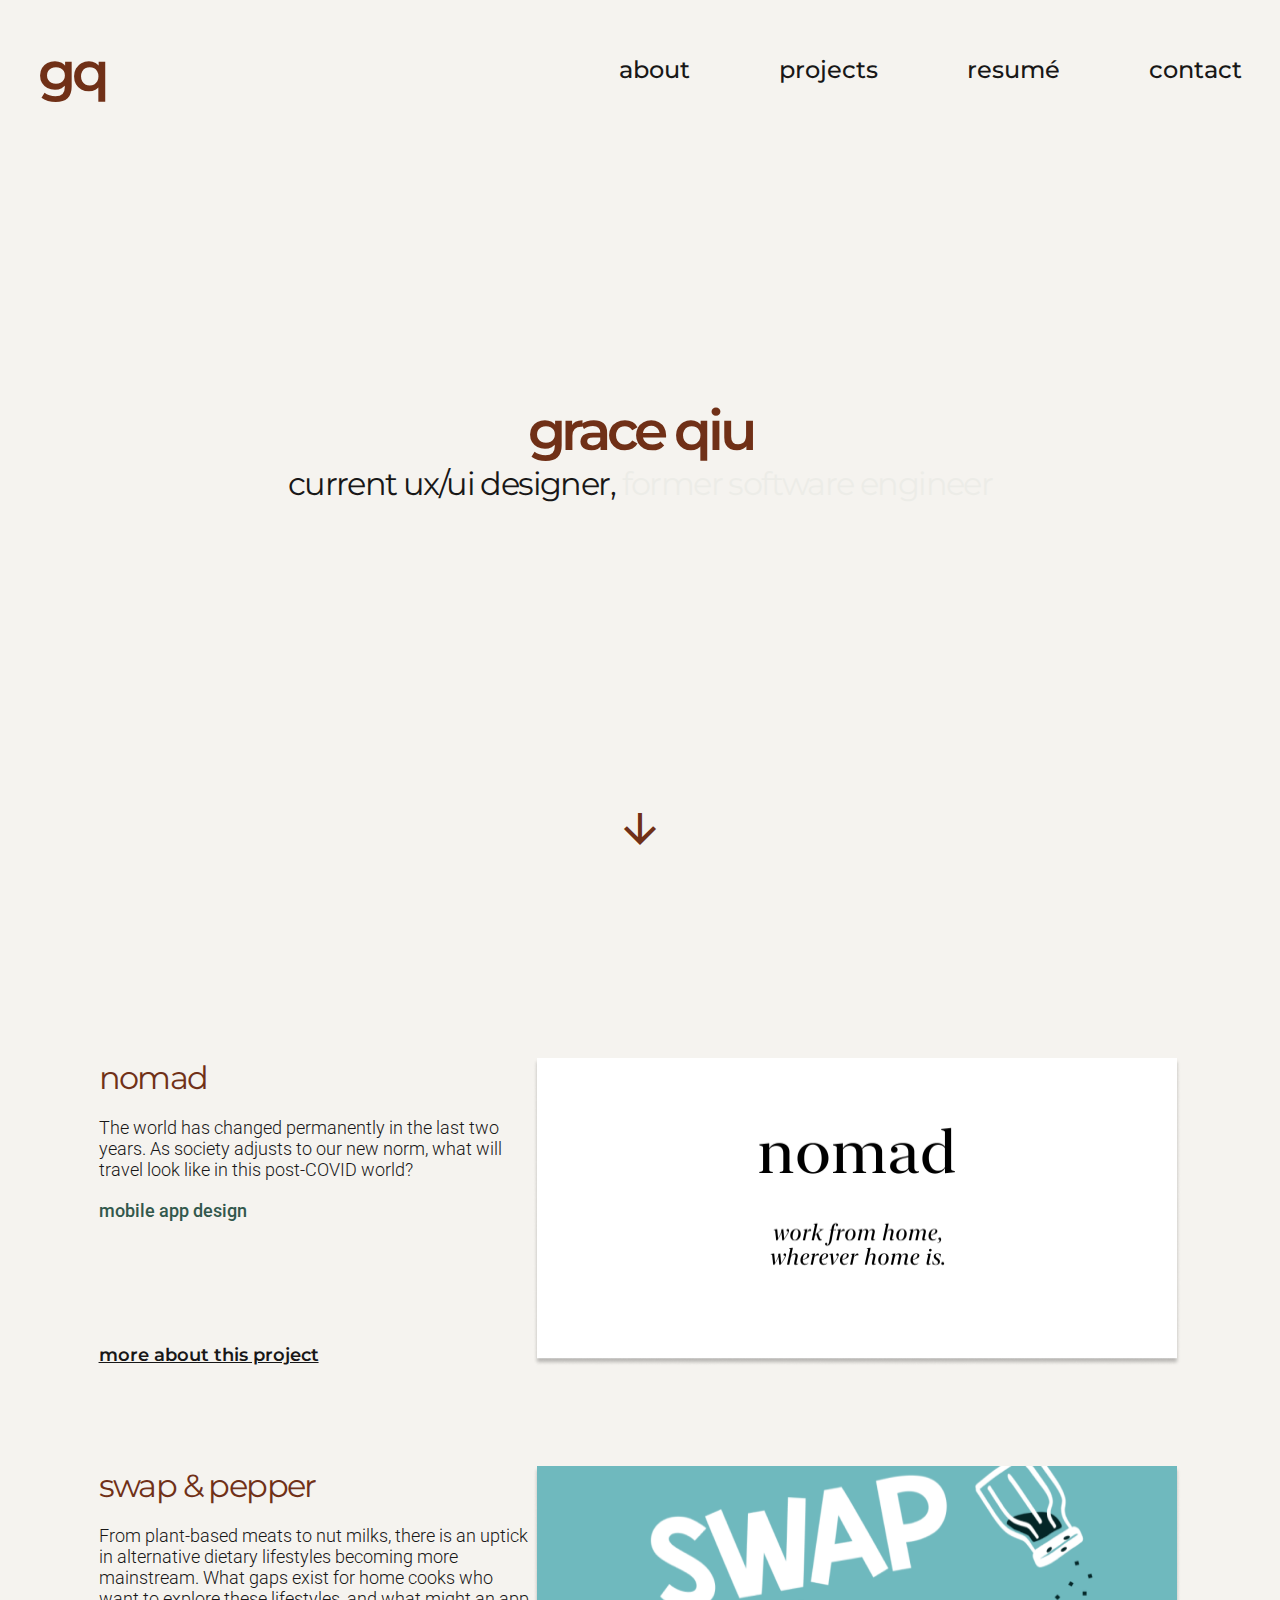
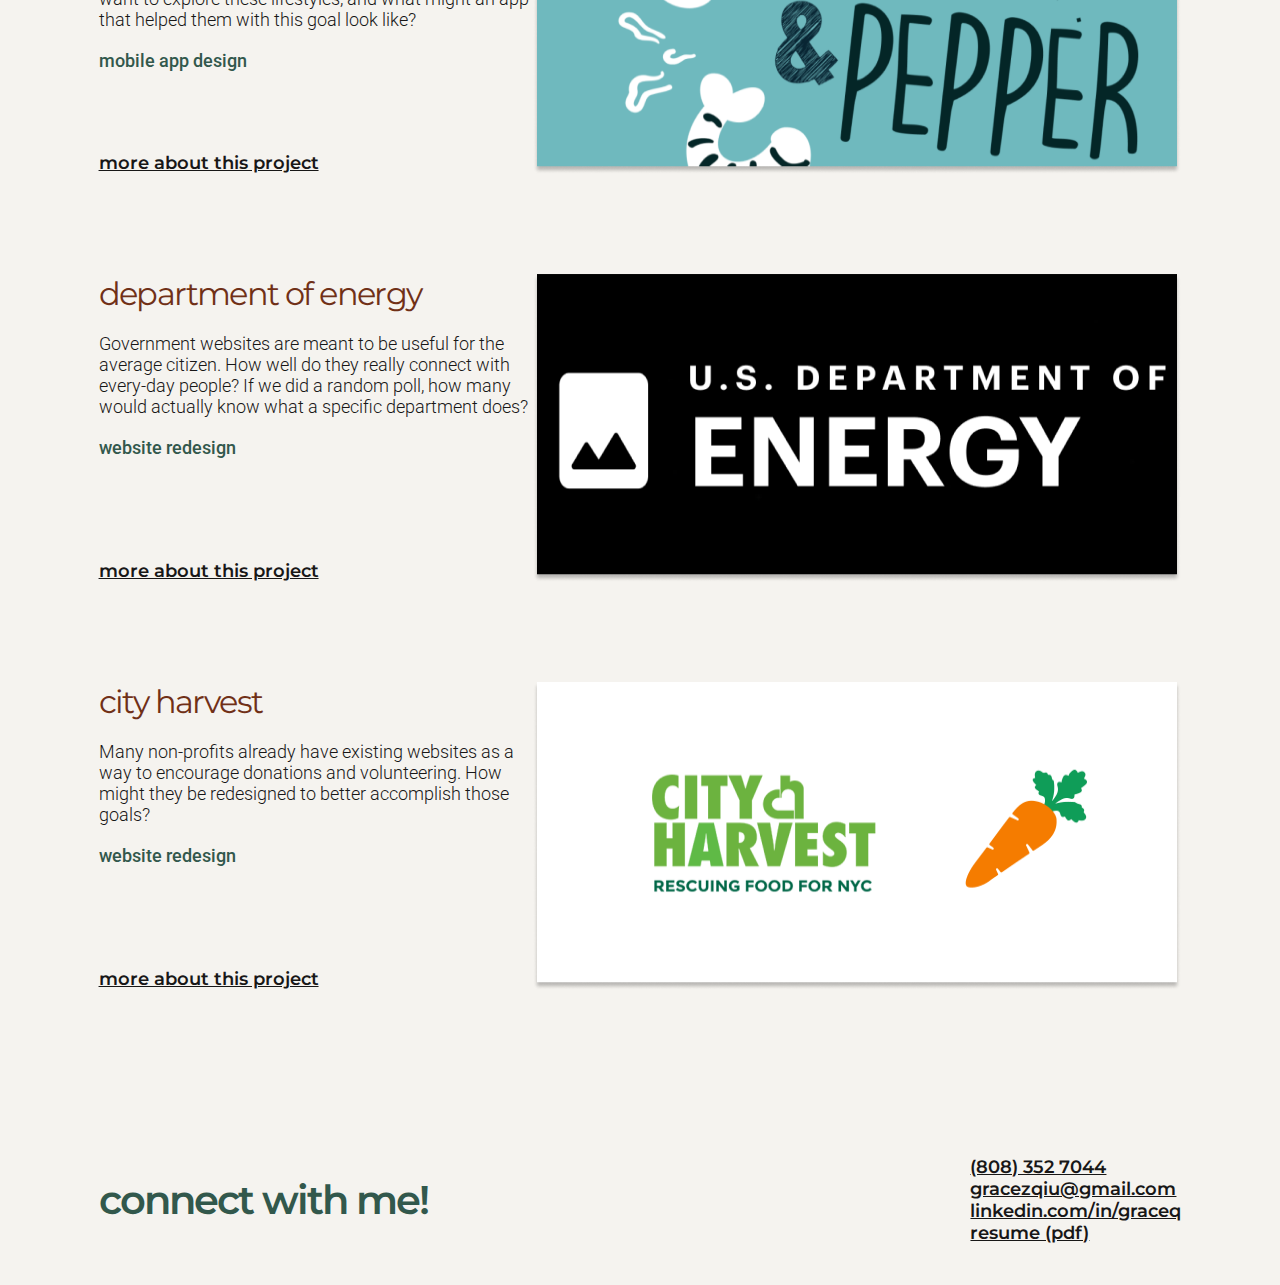
==== docs/index.html @ d70fbe8a "Added in everything from HW 19" ====
<!DOCTYPE html>
<html lang="en">

<html>
<head>
    <title>Grace Qiu's Portfolio</title>
    <link rel="preconnect" href="https://fonts.googleapis.com">
    <link rel="preconnect" href="https://fonts.gstatic.com" crossorigin>
    <link href="https://fonts.googleapis.com/css2?family=Montserrat:wght@400;500;600&family=Roboto:wght@300;500&display=swap" rel="stylesheet">
    <link href="https://fonts.googleapis.com/icon?family=Material+Icons" rel="stylesheet">
    <link rel="stylesheet" href="CSS/style.css">
</head>

<body>
    <header>
        <a id="logo" href="index.html">
            <h1 id="logoInactive" class="altTextPrimary">gq</h1>
            <h1 id="logoActive" class="altTextSecondary">graceqiu</h1>
        </a>
        <ul id="primaryNav">
            <li class="underlineHover"><a href="about.html">About</a></li>
            <li id="primaryNavProjects">
                <a id="secondaryNavToggle" class="underlineHover">Projects</a>
                <ul id="secondaryNav">
                    <li class="underlineHover"><a><span>01/</span><span>nomad</span></a></li>
                    <li class="underlineHover"><a><span>02/</span><span>swap & pepper</span></a></li>
                    <li class="underlineHover"><a><span>03/</span><span>department of energy</span></a></li>
                    <li class="underlineHover"><a><span>04/</span><span>city harvest</span></a></li>
                </ul>
            </li>
            <li class="underlineHover"><a>Resumé</a></li>
            <li class="underlineHover"><a>Contact</a></li>
        </ul>
    </header>

    <div id="container">
        <section class="fullPageSection" id="homeHero">
            <div class="absoluteCenteredContent">
                <h1 class="altTextPrimary">Grace Qiu</h1>
                <h2>Current UX/UI Designer,
                    <span id="homeHeroAltText" class="altTextSecondary"> Former Software Engineer</span>
                </h2>
            </div>
            <a class="arrowLink" id="homeArrowLink" href="#projects">
                <span class="material-icons md-48">arrow_downward</span>
                <span class="arrowLinkText">see projects</span>
            </a>
        </section>

        <section id="projects">
            <div class="projectCard">
                <div class="projectText">
                    <div class="projectDesc">
                        <h2 class="altTextPrimary">Nomad</h2>
                        <p>The world has changed permanently in the last two years. As society adjusts to our new norm, what will travel look like in this post-COVID world?</p>
                        <p class="bodySubtext">Mobile App Design</p>
                    </div>
                    <a>More About This Project</a>
                </div>
                <img src="Images/Thumbnail-1.png">
            </div>

            <div class="projectCard">
                <div class="projectText">
                    <div class="projectDesc">
                        <h2 class="altTextPrimary">Swap & Pepper</h2>
                        <p>From plant-based meats to nut milks, there is an uptick in alternative dietary lifestyles becoming more mainstream. What gaps exist for home cooks who want to explore these lifestyles, and what might an app that helped them with this goal look like?</p>
                        <p class="bodySubtext">Mobile App Design</p>
                    </div>
                    <a>More About This Project</a>
                </div>
                <img src="Images/Thumbnail-2.png">
            </div>

            <div class="projectCard">
                <div class="projectText">
                    <div class="projectDesc">
                        <h2 class="altTextPrimary">Department of Energy</h2>
                        <p>Government websites are meant to be useful for the average citizen. How well do they really connect with every-day people? If we did a random poll, how many would actually know what a specific department does?</p>
                        <p class="bodySubtext">Website Redesign</p>
                    </div>
                    <a>More About This Project</a>
                </div>
                <img src="Images/Thumbnail-3.png">
            </div>

            <div class="projectCard">
                <div class="projectText">
                    <div class="projectDesc">
                        <h2 class="altTextPrimary">City Harvest</h2>
                        <p>Many non-profits already have existing websites as a way to encourage donations and volunteering. How might they be redesigned to better accomplish those goals?</p>
                        <p class="bodySubtext">Website Redesign</p>
                    </div>
                    <a>More About This Project</a>
                </div>
                <img src="Images/Thumbnail-4.png">
            </div>
        </section>

        <footer>
            <h1 class="altTextSecondary">Connect with me!</h1>
            <ul id="footerItems">
                <li><a href="tell:808-352-7044">(808) 352 7044</a></li>
                <li><a href="mailto:gracezqiu@gmail.com">gracezqiu@gmail.com</a></li>
                <li><a href="https://www.linkedin.com/in/graceq/">linkedin.com/in/graceq</a></li>
                <li><a href="https://drive.google.com/file/d/1WMXXKdgSUcQDiNePbiqGDJHjfOZGKWMv/view?usp=sharing">resume (pdf)</a></li>
            </ul>
        </footer>
    </div>

    <script src="https://ajax.googleapis.com/ajax/libs/jquery/3.4.1/jquery.min.js"></script>
    <script src="js/style.js" type="text/javascript"></script>
</body>
</html>
---- docs/CSS/style.css ----
/* Main */

:root {
    --background: #F5F3EF;
    --accentPrimary: #703017;
    --accentSecondary: #32584C;
    --textColor: #181717;
    --fontPrimary: 'Roboto', sans-serif;
    --fontSecondary: 'Montserrat', sans-serif;
}

body {
    margin: 2% 3%;
    background-color: var(--background);
    display: none;
}

#container {
    margin: 0% 5%;
}

* {
    scroll-behavior: smooth !important;
}

/* Special Effects */

.underlineHover {
    display: inline-block;
    padding-bottom:2px;
    background-image: linear-gradient(var(--accentSecondary), var(--accentSecondary));
    background-position: 0 100%; 
    background-size: 0% 2px;
    background-repeat: no-repeat;
    transition:
      background-size 0.3s,
      background-position 0s 0.3s;
}
  
.underlineHover:hover {
background-position: 100% 100%;
background-size: 100% 2px;
}

/* Text  */

h1, h2, p, a {
    color: var(--textColor);
    margin: 0;
}

h1, h2, a {
    font-family: var(--fontSecondary);
    text-transform: lowercase;
}

h1 {
    font-size: 55px;
    font-weight: 600;
    letter-spacing: -0.08em;
}

h2 {
    font-size: 32px;
    font-weight: 400;
    letter-spacing: -0.05em;
}

a {
    font-size: 18px;
    font-weight: 600;
    text-decoration: underline;
    cursor: pointer;
}

a:hover {
    color: var(--accentSecondary);
    text-decoration: none;
}

p {
    font-family: var(--fontPrimary);
    font-size: 18px;
    font-weight: 300;
}

ul {
    list-style-type: none;
}

.altTextPrimary {
    color: var(--accentPrimary);   
}

.altTextSecondary {
    color: var(--accentSecondary);   
}

.bodySubtext {
    color: var(--accentSecondary);
    font-weight: 500;
    text-transform: lowercase;
}

/* Arrow Links */

.arrowLink {
    display: flex;
    flex-direction: column-reverse;
    text-align: center;
    text-decoration: none;
    padding-bottom: 5%;
}

.arrowLink .arrowLinkText {
    font-size: 18px;
    font-weight: 600;
    text-decoration: underline;
    color: var(--accentSecondary);
    display: none;
    transition: 0.3s;
}

.arrowLink .material-icons.md-48 { 
    font-size: 48px; 
    color: var(--accentPrimary);
    transition: 0.3s;
}

.arrowLink .material-icons.md-48:hover {
    font-size: 36px; 
    color: var(--accentSecondary);
}

.arrowLink .material-icons.md-48:hover + .arrowLinkText {
    display: block;
}

/* Primary Nav */

header {
    display: flex;
    flex-direction: row;
    justify-content: space-between;
    align-items: center;
    width: 100%;
    height: 10vh;
    background-color: var(--background);
    position: fixed;
    z-index: 1;
    top: 0;
    width: 94%;
    padding-top: 2%;
    padding-bottom: 2%;
}

header #logo {
    position: relative;
}

header #logo h1 {
    position: absolute;
    transform: translate(0, -50%);
}

header a {
    text-decoration: none;
}

header #primaryNav {
    display: flex;
    flex-direction: row;
    align-items: center;
    justify-content: flex-end;
    gap: 25%;
}

header #primaryNav li a {
    font-size: 24px;
    font-weight: 500;
}

/* Secondary Nav */

header #primaryNav #primaryNavProjects {
    position: relative;
}

header #primaryNav #primaryNavProjects #secondaryNavToggle {
    transition: 0.3s;
}

header #primaryNav #primaryNavProjects #secondaryNav {
    position: absolute;
    transform: translate(-40%, 10%);
    width: 400px;
    padding: 0;
    background-color: var(--background);
    display: flex;
    flex-direction: column;
    justify-content: space-between;
}

header #primaryNav #primaryNavProjects #secondaryNav li {
    margin: 20px 20px;
}

header #primaryNav #primaryNavProjects #secondaryNav li a {
    font-size: 20px;
    font-weight: 500;
    display: flex;
    justify-content: space-between;
}

/* Full Page Sections */

.fullPageSection {
    height: 98vh;
    display: flex;
    flex-direction: column-reverse; /* for arrow links to align bottom */
}

.fullPageSection .absoluteCenteredContent {
    position: absolute;
    top: 50%;
    left: 50%;
    transform: translate(-50%, -50%);
    width: 84%;
}

/* Home: Hero */

#homeHero {
    text-align: center;
}

#homeHero #homeHeroAltText {
    opacity: 0;
}

/* Home: Projects */

#projects {
    display: flex;
    flex-direction: column;
    gap: 100px;
    padding: 150px 0px 150px 0px;
}

#projects .projectCard {
    display: flex;
    height: 308px;
}

#projects .projectCard .projectText {
    display: flex;
    flex-direction: column;
    justify-content: space-between;
}

#projects .projectCard .projectText .projectDesc {
    display: flex;
    flex-direction: column;
    gap: 20px;
}

#projects .projectCard .projectText .projectDesc .subtext{
    font-size: 14px;
    margin: 0;
}

/* About: Hero */

#aboutHero .absoluteCenteredContent {
    display: flex;
    align-items: center;
    gap: 2%;
}

#aboutHero .absoluteCenteredContent #aboutText{
    height: 410px;
    display: flex;
    flex-direction: column;
    justify-content: space-between;
}

#aboutHero .absoluteCenteredContent img {
    width: 481px;
    height: 410px;
    object-fit: cover;
}

#aboutHero .absoluteCenteredContent #skillsGrid {
    display: grid;
    grid-template-areas: 
    "skillType skillDetails"
    "skillType skillDetails"
    "skillType skillDetails";
    column-gap: 110px;
    row-gap: 10px;
}

#aboutHero .absoluteCenteredContent #skillsGrid p {
    text-transform: lowercase;
}

/* About: Background */

#aboutBackground .absoluteCenteredContent {
    top: 150%;
    text-align: center;
    display: flex;
    flex-direction: column;
    gap: 50px;
}

#aboutBackground .absoluteCenteredContent #backgroundTitle {
    display: flex;
    justify-content: space-between;
}

/* Footer  */

footer {
    width: 100%;
    display: flex;
    flex-direction: row;
    justify-content: space-between;
    align-items: center;
}

footer h1 {
    font-family: var(--fontSecondary);
    font-size: 40px;
    font-weight: 600;
    letter-spacing: -0.05em;
}

#footerItems {
    display: flex;
    flex-direction: column;
    justify-content: center;
    list-style-type: none;
}
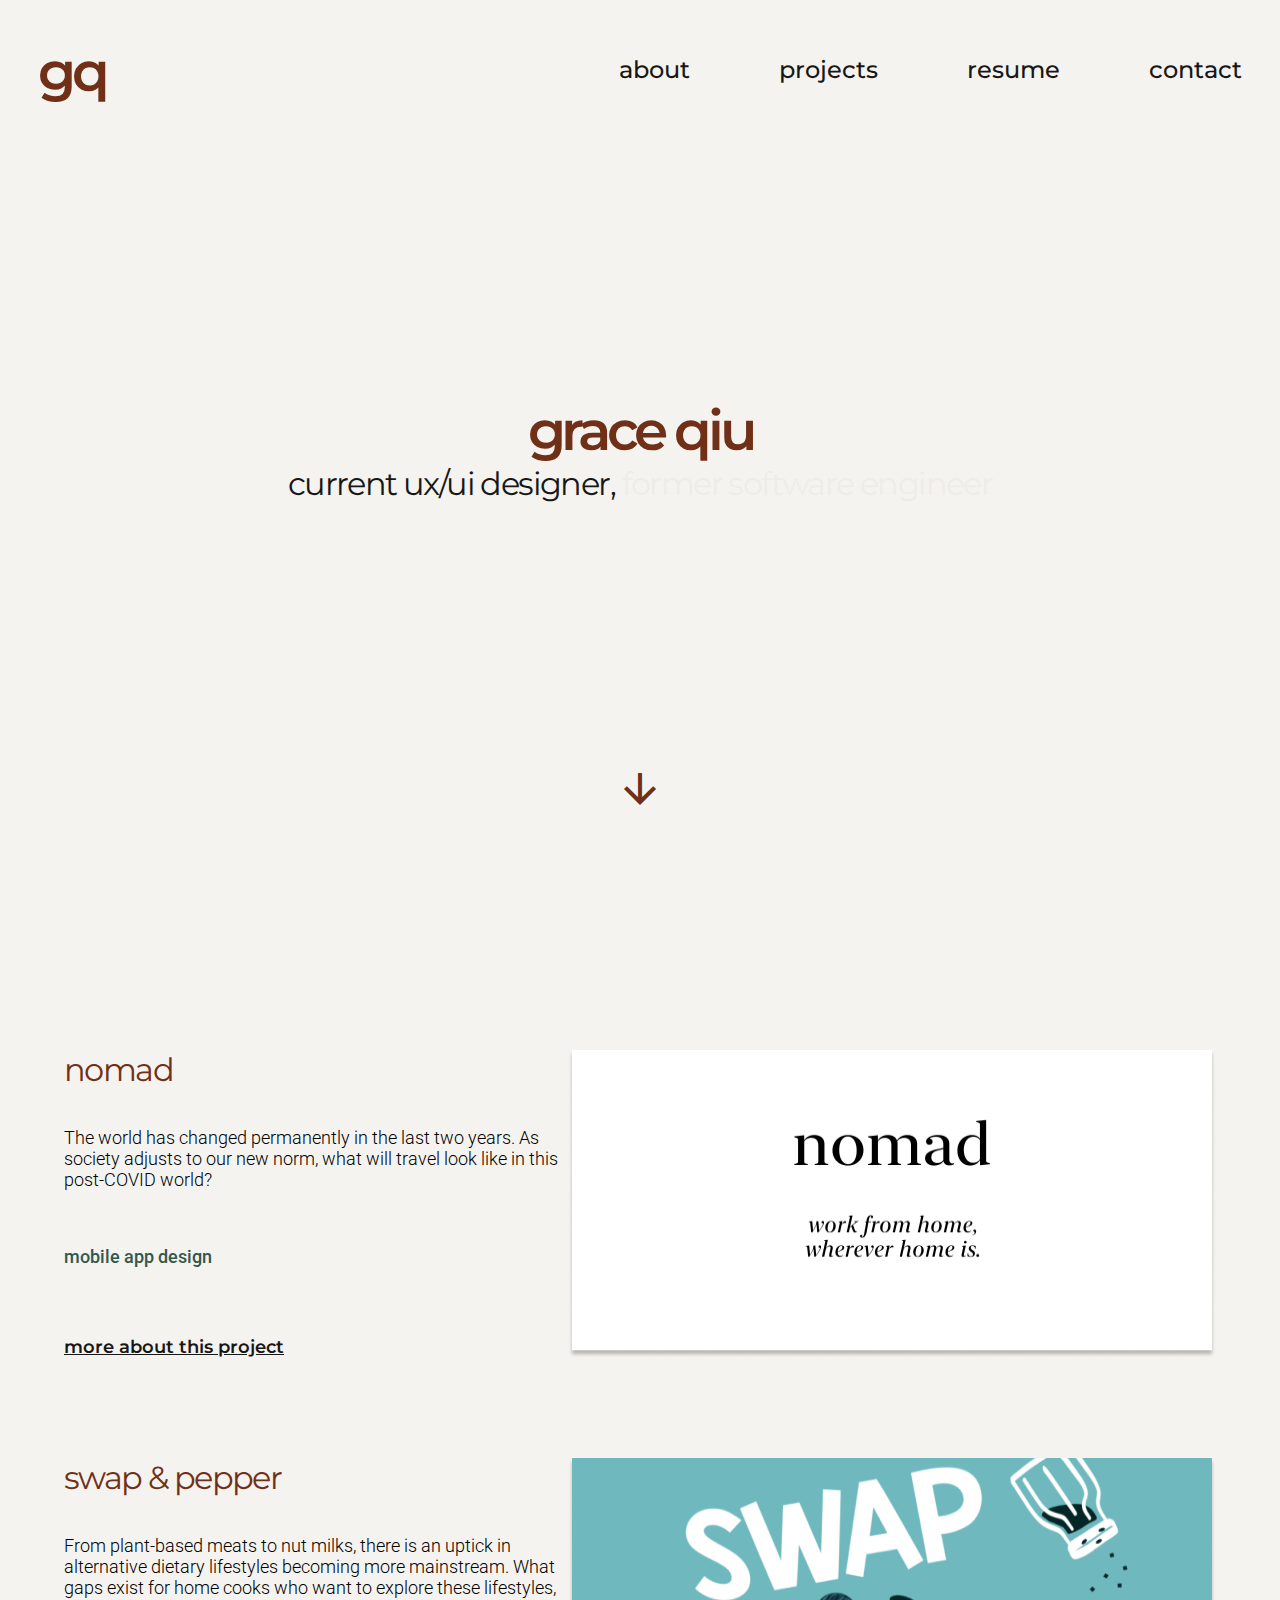
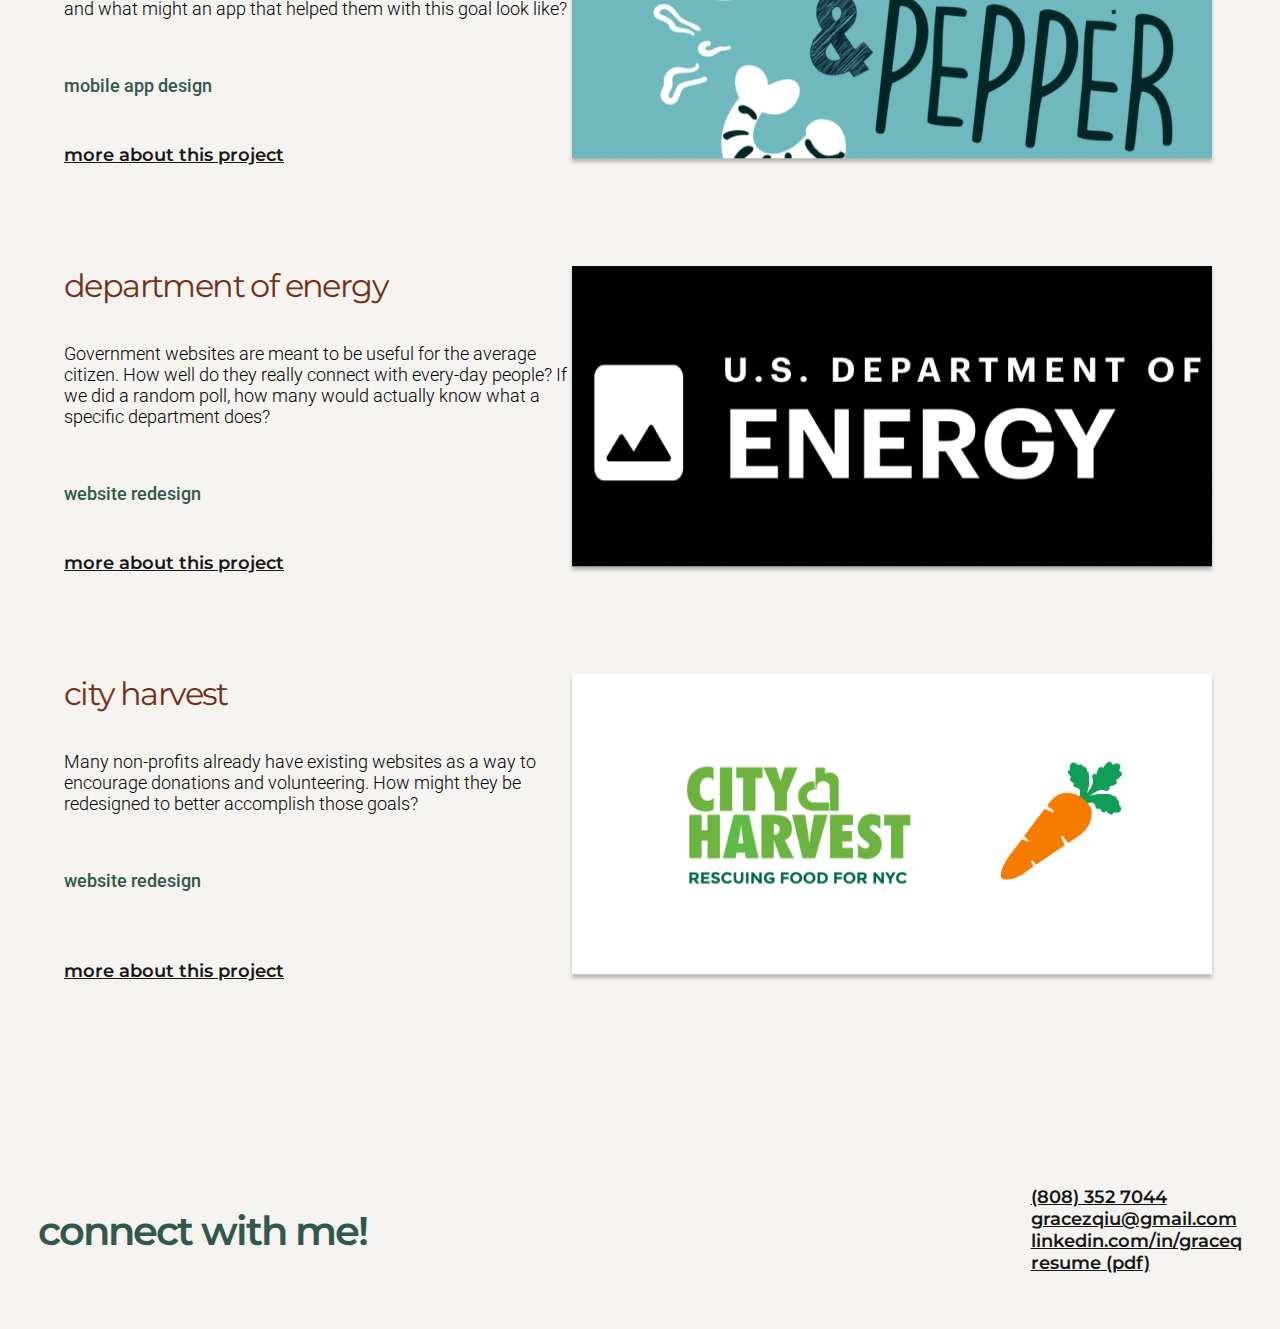
==== commit a5ec57ac: "Cleaned up" ====
--- a/docs/index.html
+++ b/docs/index.html
@@ -28,7 +28,7 @@
                     <li class="underlineHover"><a><span>04/</span><span>city harvest</span></a></li>
                 </ul>
             </li>
-            <li class="underlineHover"><a>Resumé</a></li>
+            <li class="underlineHover"><a>Resume</a></li>
             <li class="underlineHover"><a>Contact</a></li>
         </ul>
     </header>
@@ -41,10 +41,12 @@
                     <span id="homeHeroAltText" class="altTextSecondary"> Former Software Engineer</span>
                 </h2>
             </div>
-            <a class="arrowLink" id="homeArrowLink" href="#projects">
-                <span class="material-icons md-48">arrow_downward</span>
-                <span class="arrowLinkText">see projects</span>
-            </a>
+            <div class="arrowLinkDiv">
+                <a class="arrowLink" id="homeArrowLink" href="#projects">
+                    <span class="material-icons md-48">arrow_downward</span>
+                    <span class="arrowLinkText">see projects</span>
+                </a>
+            </div>
         </section>
 
         <section id="projects">
@@ -96,17 +98,17 @@
                 <img src="Images/Thumbnail-4.png">
             </div>
         </section>
+    </div>
 
-        <footer>
-            <h1 class="altTextSecondary">Connect with me!</h1>
-            <ul id="footerItems">
-                <li><a href="tell:808-352-7044">(808) 352 7044</a></li>
-                <li><a href="mailto:gracezqiu@gmail.com">gracezqiu@gmail.com</a></li>
-                <li><a href="https://www.linkedin.com/in/graceq/">linkedin.com/in/graceq</a></li>
-                <li><a href="https://drive.google.com/file/d/1WMXXKdgSUcQDiNePbiqGDJHjfOZGKWMv/view?usp=sharing">resume (pdf)</a></li>
-            </ul>
-        </footer>
-    </div>
+    <footer>
+        <h1 class="altTextSecondary">Connect with me!</h1>
+        <ul id="footerItems">
+            <li><a href="tell:808-352-7044">(808) 352 7044</a></li>
+            <li><a href="mailto:gracezqiu@gmail.com">gracezqiu@gmail.com</a></li>
+            <li><a href="https://www.linkedin.com/in/graceq/">linkedin.com/in/graceq</a></li>
+            <li><a href="https://drive.google.com/file/d/1Z5W9MmJVptShV1aZodxYphkY9iqqHjJC/view?usp=sharing">resume (pdf)</a></li>
+        </ul>
+    </footer>
 
     <script src="https://ajax.googleapis.com/ajax/libs/jquery/3.4.1/jquery.min.js"></script>
     <script src="js/style.js" type="text/javascript"></script>
--- a/docs/CSS/style.css
+++ b/docs/CSS/style.css
@@ -9,8 +9,13 @@
     --fontSecondary: 'Montserrat', sans-serif;
 }
 
+* {
+    scroll-behavior: smooth !important;
+}
+
 body {
-    margin: 2% 3%;
+    margin: 0;
+    padding: 0;
     background-color: var(--background);
     display: none;
 }
@@ -19,8 +24,10 @@
     margin: 0% 5%;
 }
 
-* {
-    scroll-behavior: smooth !important;
+header, footer {
+    padding-left: 3%;
+    padding-right: 3%;
+    width: 94%;
 }
 
 /* Special Effects */
@@ -44,29 +51,31 @@
 
 /* Text  */
 
-h1, h2, p, a {
+h1 {
+    margin: 0;
     color: var(--textColor);
-    margin: 0;
-}
-
-h1, h2, a {
     font-family: var(--fontSecondary);
     text-transform: lowercase;
-}
-
-h1 {
     font-size: 55px;
     font-weight: 600;
     letter-spacing: -0.08em;
 }
 
 h2 {
+    margin: 0;
+    color: var(--textColor);
+    font-family: var(--fontSecondary);
+    text-transform: lowercase;
     font-size: 32px;
     font-weight: 400;
     letter-spacing: -0.05em;
 }
 
 a {
+    margin: 0;
+    color: var(--textColor);
+    font-family: var(--fontSecondary);
+    text-transform: lowercase;
     font-size: 18px;
     font-weight: 600;
     text-decoration: underline;
@@ -102,14 +111,106 @@
     text-transform: lowercase;
 }
 
+/* Primary Nav */
+
+header {
+    height: 10vh;
+    padding-top: 2%;
+    padding-bottom: 2%;
+    display: flex;
+    flex-direction: row;
+    justify-content: space-between;
+    align-items: center;
+    background-color: var(--background);
+    position: fixed;
+    z-index: 1;
+}
+
+header #logo {
+    position: relative;
+}
+
+header #logo h1 {
+    position: absolute;
+    transform: translate(0, -50%);
+}
+
+header a {
+    text-decoration: none;
+}
+
+header #primaryNav {
+    display: flex;
+    flex-direction: row;
+    align-items: center;
+    justify-content: flex-end;
+    gap: 25%;
+}
+
+header #primaryNav li a {
+    font-size: 24px;
+    font-weight: 500;
+}
+
+/* Secondary Nav */
+
+header #primaryNav #primaryNavProjects {
+    position: relative;
+}
+
+header #primaryNav #primaryNavProjects #secondaryNavToggle {
+    transition: 0.3s;
+}
+
+header #primaryNav #primaryNavProjects #secondaryNav {
+    position: absolute;
+    transform: translate(-40%, 10%);
+    width: 400px;
+    padding: 0;
+    background-color: var(--background);
+    display: flex;
+    flex-direction: column;
+    justify-content: space-between;
+}
+
+header #primaryNav #primaryNavProjects #secondaryNav li {
+    margin: 20px 20px;
+}
+
+header #primaryNav #primaryNavProjects #secondaryNav li a {
+    font-size: 20px;
+    font-weight: 500;
+    display: flex;
+    justify-content: space-between;
+}
+
+/* Full Page Sections */
+
+.fullPageSection {
+    height: 100vh;
+    position: relative;
+}
+
+.fullPageSection .absoluteCenteredContent {
+    position: absolute;
+    width: 100%;
+    top: 50%;
+    transform: translate(0%, -50%);
+}
+
 /* Arrow Links */
+
+.arrowLinkDiv {
+    position: absolute;
+    width: 100%;
+    top: 85%;
+}
 
 .arrowLink {
     display: flex;
     flex-direction: column-reverse;
     text-align: center;
     text-decoration: none;
-    padding-bottom: 5%;
 }
 
 .arrowLink .arrowLinkText {
@@ -134,98 +235,6 @@
 
 .arrowLink .material-icons.md-48:hover + .arrowLinkText {
     display: block;
-}
-
-/* Primary Nav */
-
-header {
-    display: flex;
-    flex-direction: row;
-    justify-content: space-between;
-    align-items: center;
-    width: 100%;
-    height: 10vh;
-    background-color: var(--background);
-    position: fixed;
-    z-index: 1;
-    top: 0;
-    width: 94%;
-    padding-top: 2%;
-    padding-bottom: 2%;
-}
-
-header #logo {
-    position: relative;
-}
-
-header #logo h1 {
-    position: absolute;
-    transform: translate(0, -50%);
-}
-
-header a {
-    text-decoration: none;
-}
-
-header #primaryNav {
-    display: flex;
-    flex-direction: row;
-    align-items: center;
-    justify-content: flex-end;
-    gap: 25%;
-}
-
-header #primaryNav li a {
-    font-size: 24px;
-    font-weight: 500;
-}
-
-/* Secondary Nav */
-
-header #primaryNav #primaryNavProjects {
-    position: relative;
-}
-
-header #primaryNav #primaryNavProjects #secondaryNavToggle {
-    transition: 0.3s;
-}
-
-header #primaryNav #primaryNavProjects #secondaryNav {
-    position: absolute;
-    transform: translate(-40%, 10%);
-    width: 400px;
-    padding: 0;
-    background-color: var(--background);
-    display: flex;
-    flex-direction: column;
-    justify-content: space-between;
-}
-
-header #primaryNav #primaryNavProjects #secondaryNav li {
-    margin: 20px 20px;
-}
-
-header #primaryNav #primaryNavProjects #secondaryNav li a {
-    font-size: 20px;
-    font-weight: 500;
-    display: flex;
-    justify-content: space-between;
-}
-
-/* Full Page Sections */
-
-.fullPageSection {
-    height: 98vh;
-    display: flex;
-    flex-direction: column-reverse; /* for arrow links to align bottom */
-}
-
-.fullPageSection .absoluteCenteredContent {
-    position: absolute;
-    top: 50%;
-    left: 50%;
-    transform: translate(-50%, -50%);
-    width: 84%;
 }
 
 /* Home: Hero */
@@ -307,7 +316,6 @@
 /* About: Background */
 
 #aboutBackground .absoluteCenteredContent {
-    top: 150%;
     text-align: center;
     display: flex;
     flex-direction: column;
@@ -322,7 +330,8 @@
 /* Footer  */
 
 footer {
-    width: 100%;
+    padding-top: 3%;
+    padding-bottom: 3%;
     display: flex;
     flex-direction: row;
     justify-content: space-between;
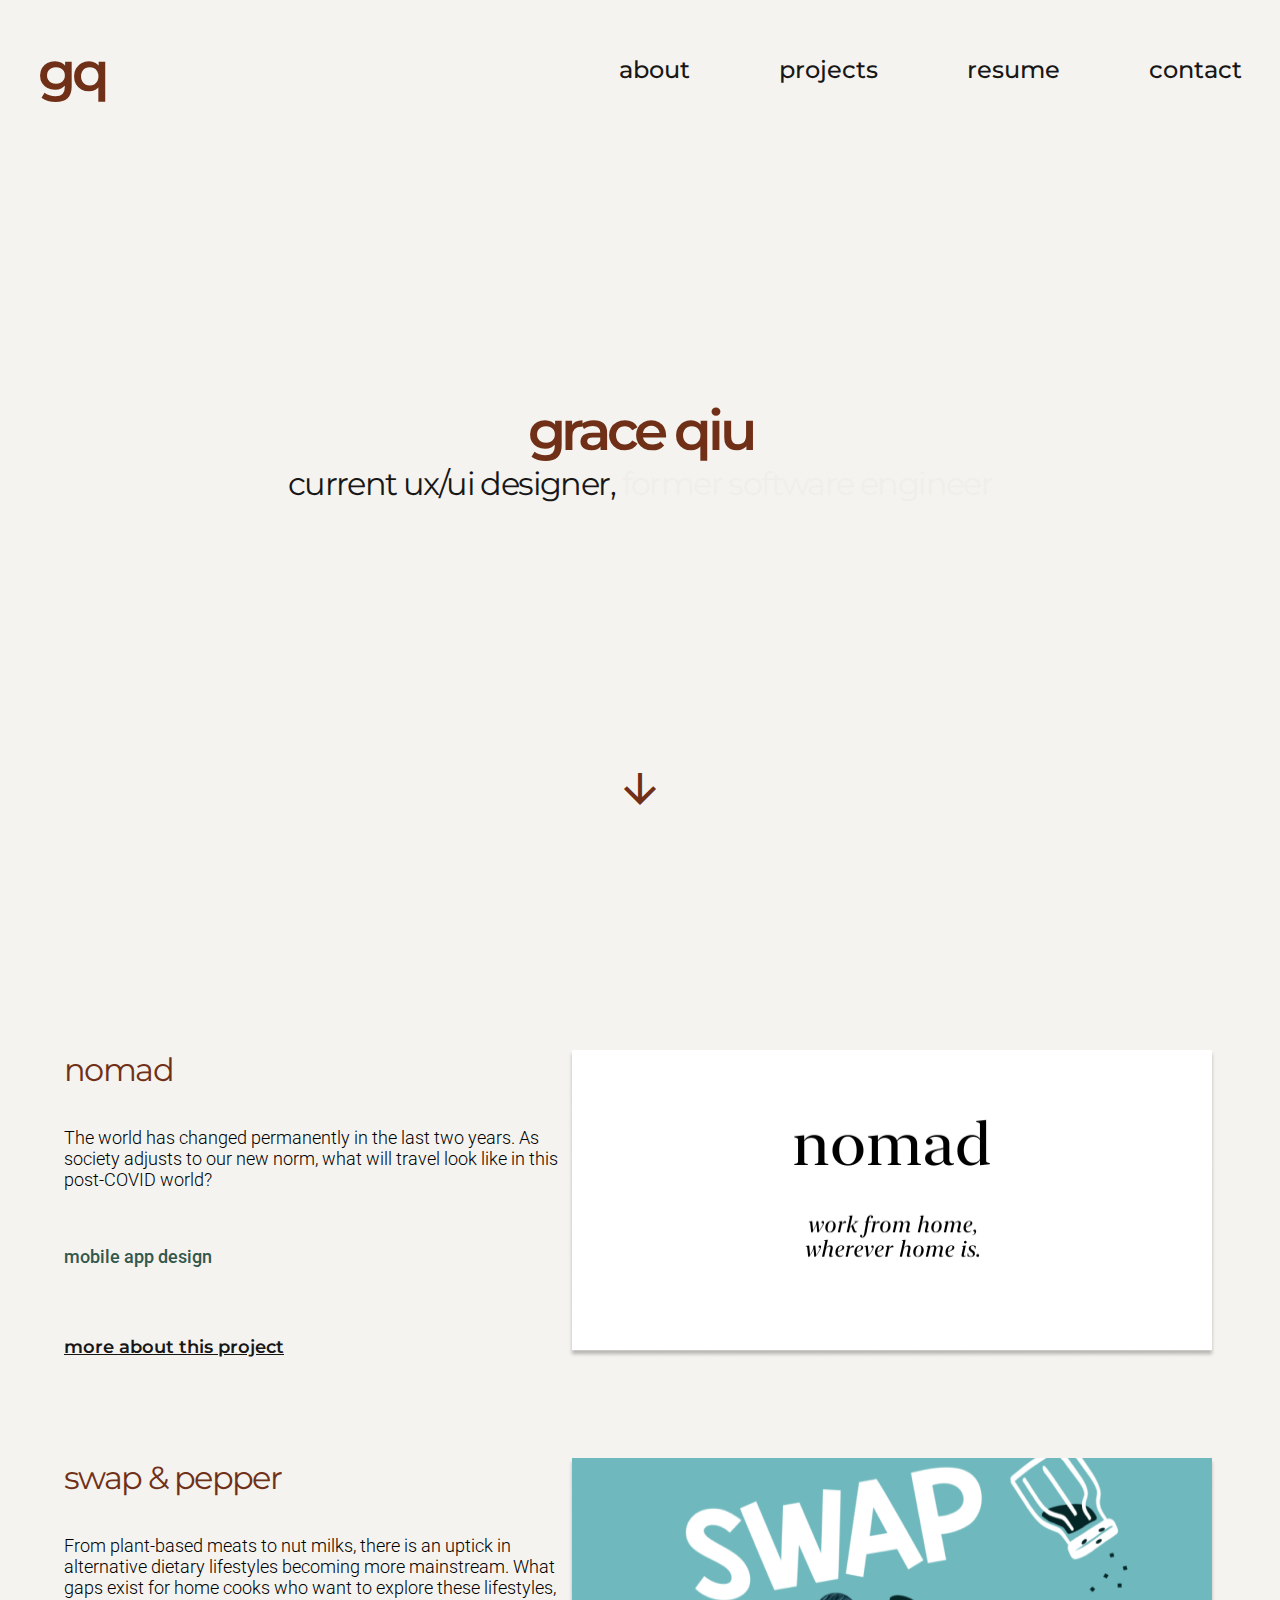
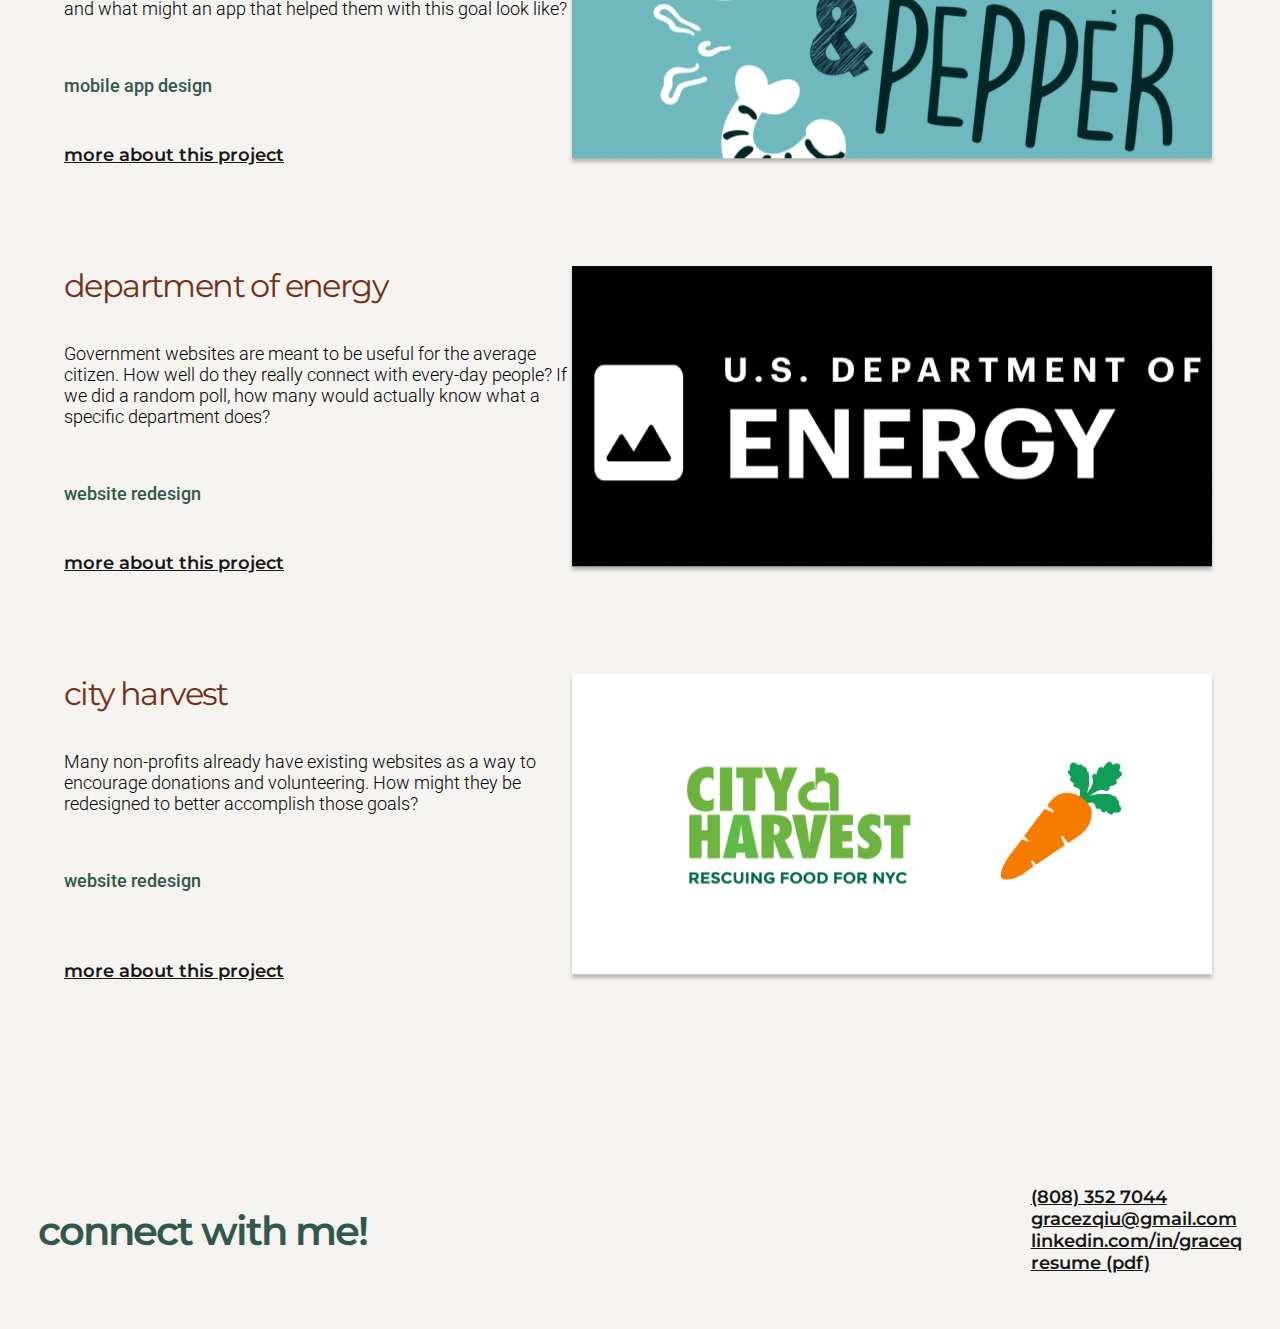
==== commit 5ba09adb: "Added first case study" ====
--- a/docs/index.html
+++ b/docs/index.html
@@ -22,7 +22,7 @@
             <li id="primaryNavProjects">
                 <a id="secondaryNavToggle" class="underlineHover">Projects</a>
                 <ul id="secondaryNav">
-                    <li class="underlineHover"><a><span>01/</span><span>nomad</span></a></li>
+                    <li class="underlineHover"><a href="project1_nomad.html"><span>01/</span><span>nomad</span></a></li>
                     <li class="underlineHover"><a><span>02/</span><span>swap & pepper</span></a></li>
                     <li class="underlineHover"><a><span>03/</span><span>department of energy</span></a></li>
                     <li class="underlineHover"><a><span>04/</span><span>city harvest</span></a></li>
@@ -57,7 +57,7 @@
                         <p>The world has changed permanently in the last two years. As society adjusts to our new norm, what will travel look like in this post-COVID world?</p>
                         <p class="bodySubtext">Mobile App Design</p>
                     </div>
-                    <a>More About This Project</a>
+                    <a href="project1_nomad.html">More About This Project</a>
                 </div>
                 <img src="Images/Thumbnail-1.png">
             </div>
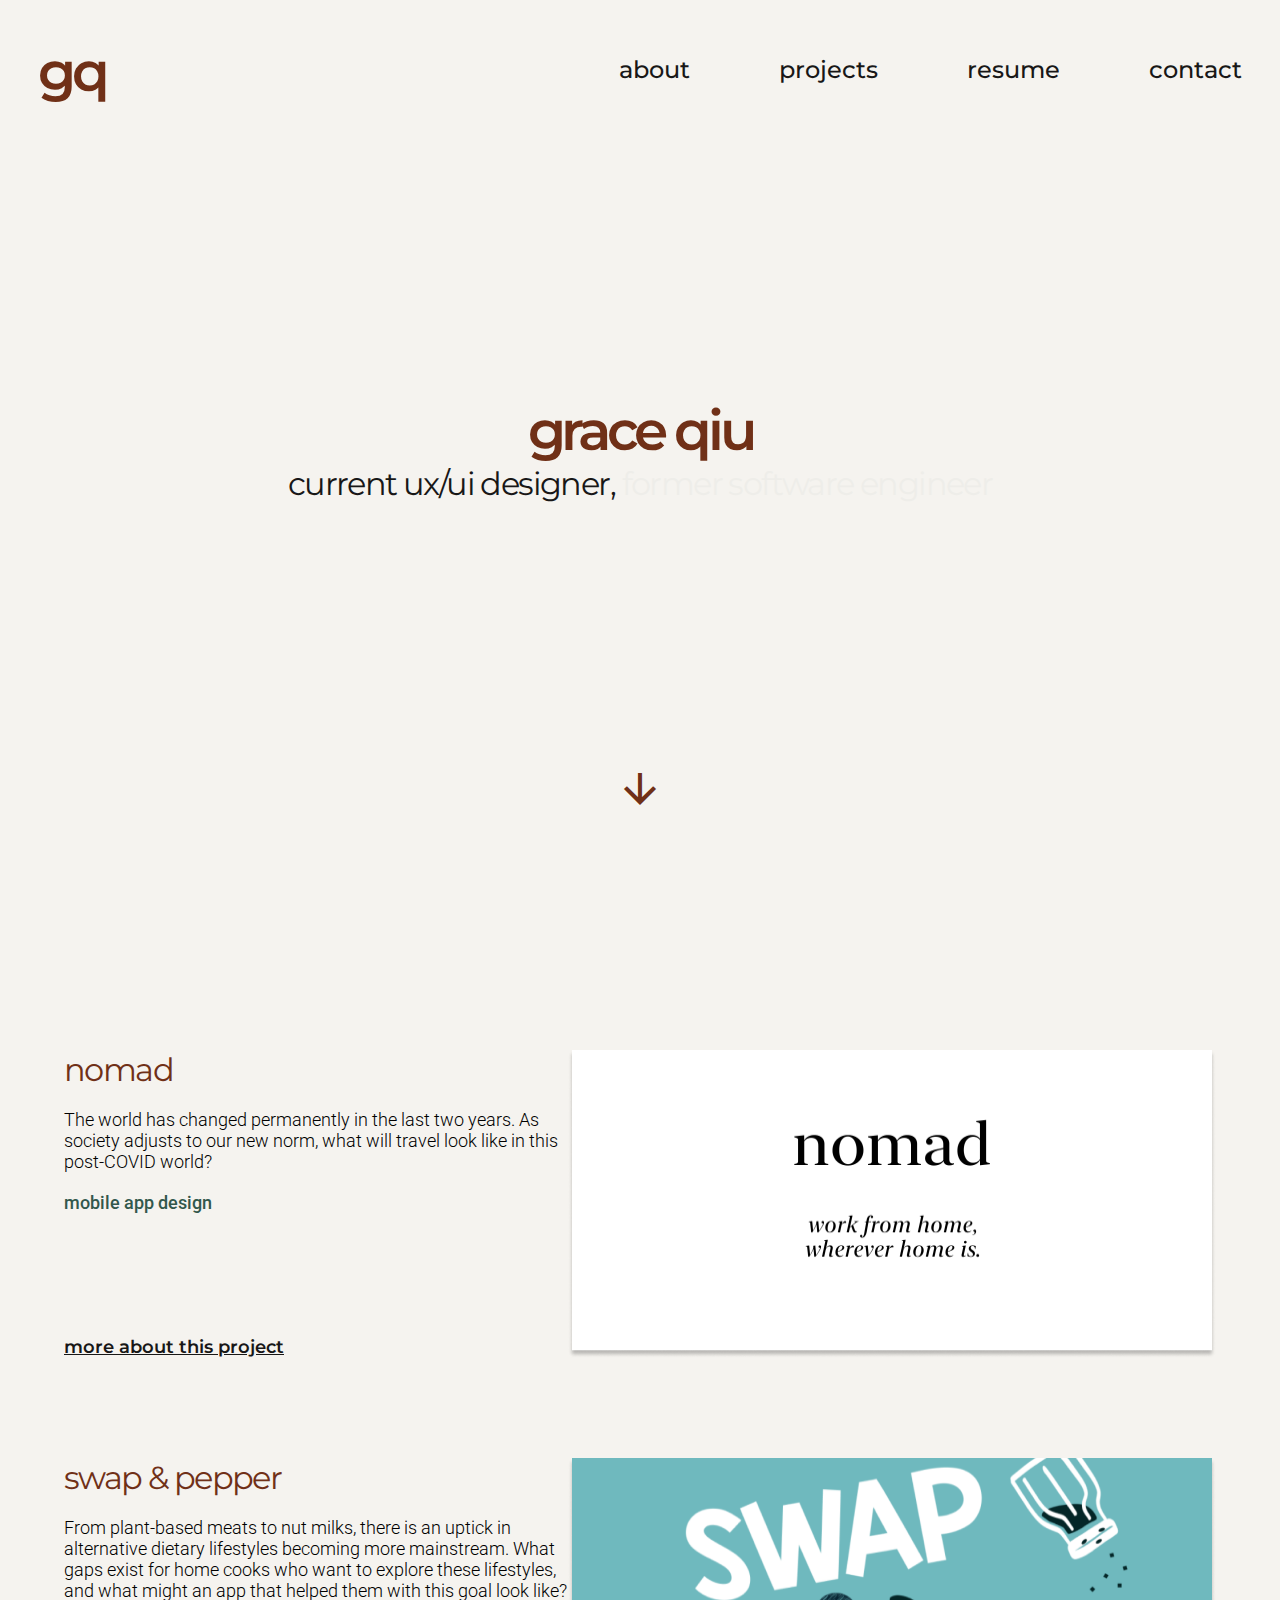
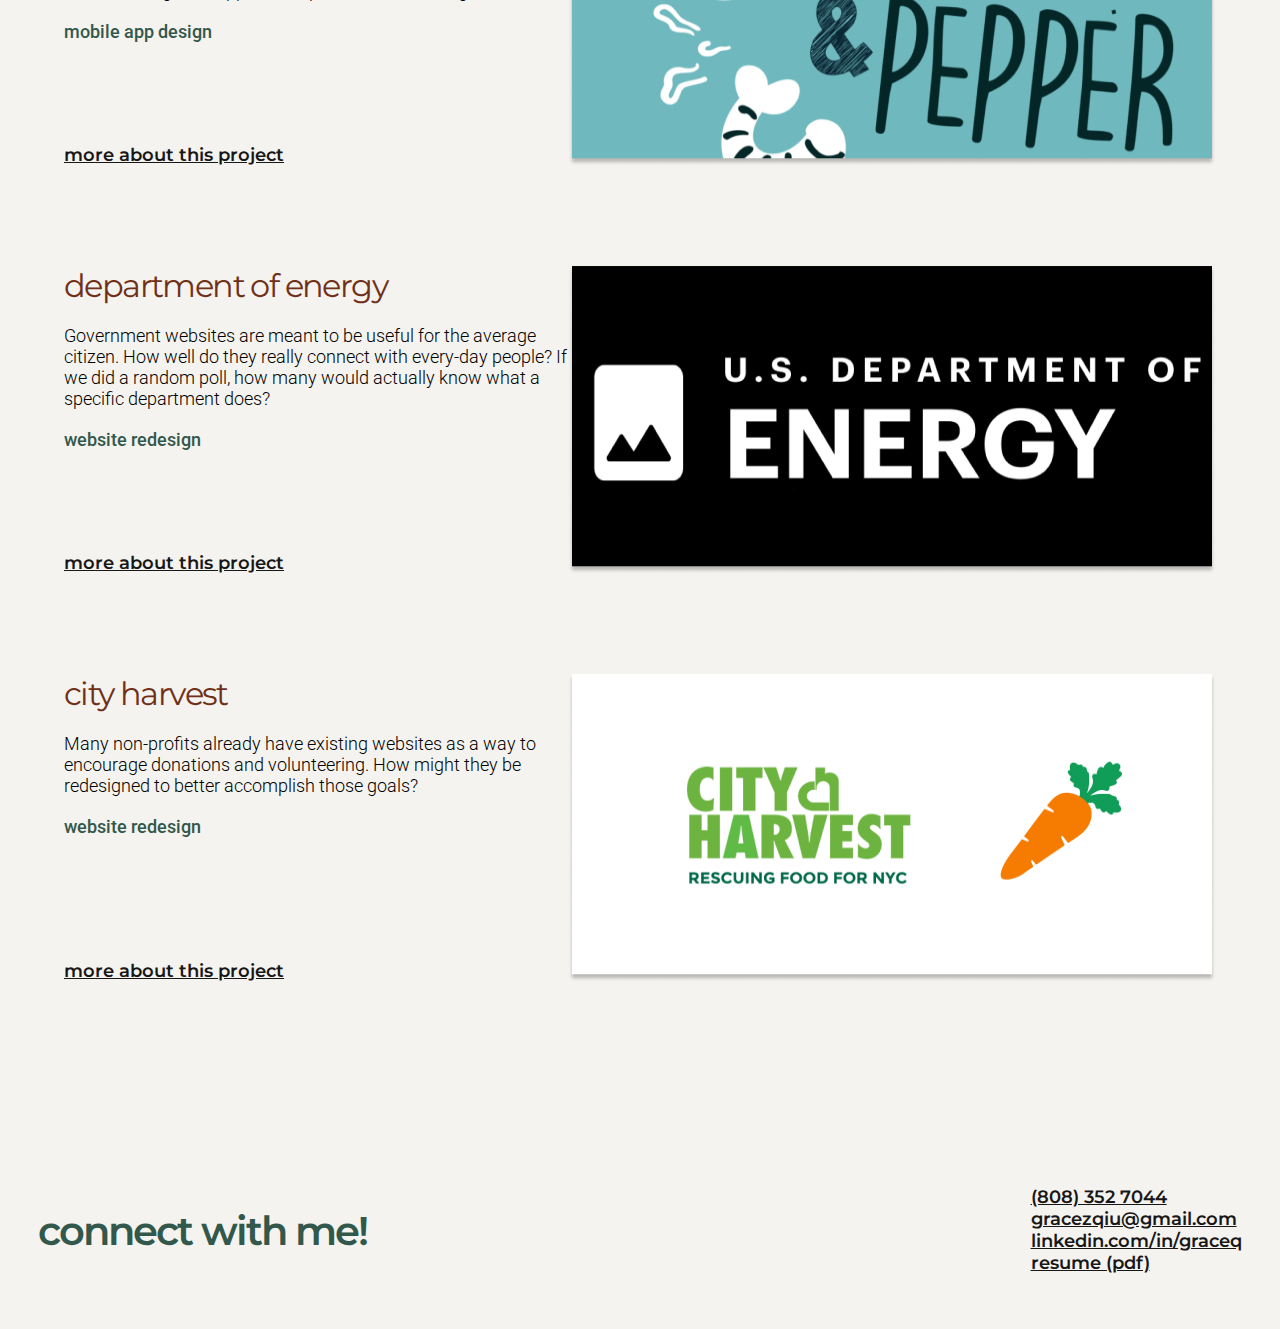
==== commit 4b4bbc04: "Added images and used Bootstrap's Jumbotron" ====
--- a/docs/index.html
+++ b/docs/index.html
@@ -22,7 +22,7 @@
             <li id="primaryNavProjects">
                 <a id="secondaryNavToggle" class="underlineHover">Projects</a>
                 <ul id="secondaryNav">
-                    <li class="underlineHover"><a href="project1_nomad.html"><span>01/</span><span>nomad</span></a></li>
+                    <li class="underlineHover"><a href="project1.html"><span>01/</span><span>nomad</span></a></li>
                     <li class="underlineHover"><a><span>02/</span><span>swap & pepper</span></a></li>
                     <li class="underlineHover"><a><span>03/</span><span>department of energy</span></a></li>
                     <li class="underlineHover"><a><span>04/</span><span>city harvest</span></a></li>
@@ -57,7 +57,7 @@
                         <p>The world has changed permanently in the last two years. As society adjusts to our new norm, what will travel look like in this post-COVID world?</p>
                         <p class="bodySubtext">Mobile App Design</p>
                     </div>
-                    <a href="project1_nomad.html">More About This Project</a>
+                    <a href="project1.html">More About This Project</a>
                 </div>
                 <img src="Images/Thumbnail-1.png">
             </div>
--- a/docs/CSS/style.css
+++ b/docs/CSS/style.css
@@ -88,6 +88,8 @@
 }
 
 p {
+    margin: 0;
+    padding: 0;
     font-family: var(--fontPrimary);
     font-size: 18px;
     font-weight: 300;
@@ -327,6 +329,14 @@
     justify-content: space-between;
 }
 
+/* Project 1: Nomad */
+
+#project1Hero .absoluteCenteredContent {
+    display: flex;
+    flex-direction: column;
+    gap: 3em;
+}
+
 /* Footer  */
 
 footer {
